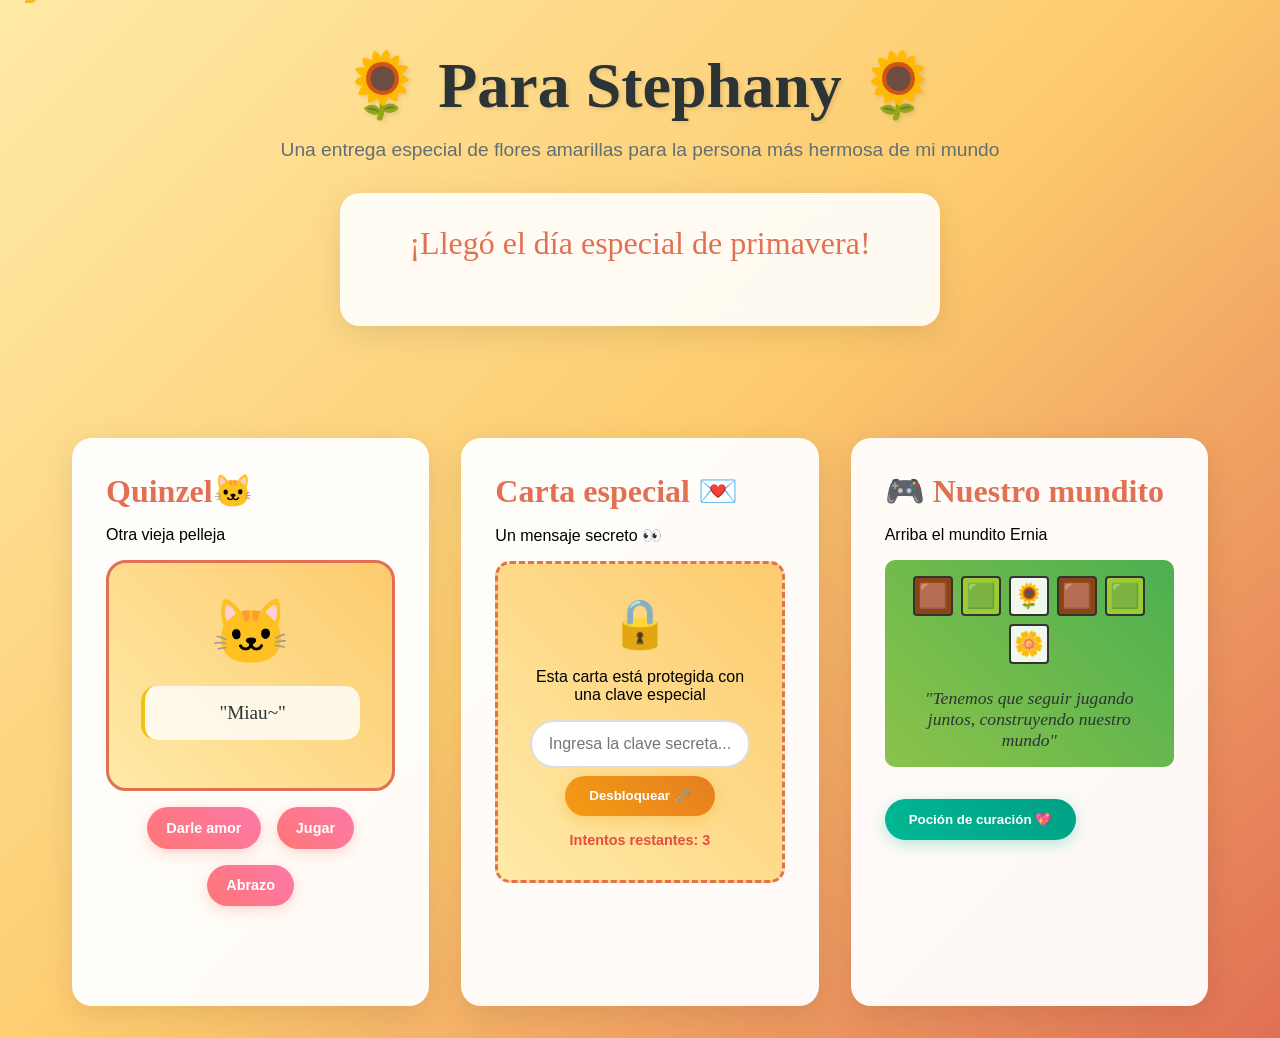
==== index.html @ df43680f "Add files via upload" ====
<!DOCTYPE html>
<html lang="es">
<head>
    <meta charset="UTF-8">
    <meta name="viewport" content="width=device-width, initial-scale=1.0">
    <title>Para ti <3 </title>
    <link rel="stylesheet" href="styles.css">
</head>
<body>
    <div class="petals" id="petals"></div>
    
    <header>
        <h1>🌻 Para Stephany 🌻</h1>
        <p class="subtitle">Una entrega especial de flores amarillas para la persona más hermosa de mi mundo</p>
        
        <div class="countdown-container">
            <div class="countdown" id="countdown">
                <div class="time-unit">
                    <span class="time-number" id="days">0</span>
                    <span class="time-label">Días</span>
                </div>
                <div class="time-unit">
                    <span class="time-number" id="hours">0</span>
                    <span class="time-label">Horas</span>
                </div>
                <div class="time-unit">
                    <span class="time-number" id="minutes">0</span>
                    <span class="time-label">Minutos</span>
                </div>
                <div class="time-unit">
                    <span class="time-number" id="seconds">0</span>
                    <span class="time-label">Segundos</span>
                </div>
            </div>
            <p></p>
        </div>
    </header>
    
    <div class="sections">
        <div class="section">
            <h3>Quinzel🐱</h3>
            <p>Otra vieja pelleja</p>
            <div class="cat-section">
                <div class="cat-display">
                    <div class="cat-emoji" id="catEmoji">🐱</div>
                    <div class="cat-message" id="catMessage">
                        "Miau~"
                    </div>
                </div>
                <div class="cat-actions">
                    <button class="cat-btn" onclick="feedCat()">Darle amor</button>
                    <button class="cat-btn" onclick="playCat()">Jugar</button>
                    <button class="cat-btn" onclick="hugCat()">Abrazo</button>
                </div>
                <div class="cat-hearts" id="catHearts"></div>
            </div>
        </div>

        <div class="section">
            <h3>Carta especial 💌</h3>
            <p>Un mensaje secreto 👀</p>
            
            <div class="secret-lock" id="secretLock">
                <div class="lock-icon">🔒</div>
                <p>Esta carta está protegida con una clave especial</p>
                <div class="password-input">
                    <input type="password" id="secretPassword" placeholder="Ingresa la clave secreta..." maxlength="20">
                    <button class="unlock-btn" onclick="unlockLetter()">Desbloquear 🗝️</button>
                </div>
                <div class="attempts" id="attempts">Intentos restantes: 3</div>
            </div>
            
            <div class="love-letter-container" id="loveLetterContainer" style="display: none;">
                <div class="unlocked-message">
                    <span class="unlock-emoji">🔓</span>
                    <p>¡Carta desbloqueada con éxito!</p>
                </div>
                <div class="love-letter" id="loveLetter">
                    
                </div>
                <button class="generate-btn" onclick="generateLetter()">Leer mi corazón 💕</button>
            </div>
        </div>
        
        
        <div class="section">
            <h3>🎮 Nuestro mundito</h3>
            <p>Arriba el mundito Ernia</p>
            <div class="minecraft-scene">
                <div class="minecraft-block minecraft-dirt">🟫</div>
                <div class="minecraft-block minecraft-grass">🟩</div>
                <div class="minecraft-block minecraft-flower">🌻</div>
                <div class="minecraft-block minecraft-dirt">🟫</div>
                <div class="minecraft-block minecraft-grass">🟩</div>
                <div class="minecraft-block minecraft-flower">🌼</div>
                <div class="minecraft-text">
                    "Tenemos que seguir jugando juntos, construyendo nuestro mundo"
                </div>
            </div>
            <button class="craft-btn" onclick="craftLove()">Poción de curación 💖</button>
        </div>
        
    
    </div>

    <script src="script.js"></script>
</body>
</html>
---- styles.css ----
/* Generador de cartas */
.love-letter {
    background: #fff9e6;
    border: 2px dashed #f1c40f;
    border-radius: 10px;
    padding: 1rem;
    margin-top: 1rem;
    min-height: 100px;
    font-family: 'Dancing Script', cursive;
    font-size: 1.1rem;
    color: #2d3436;
}@import url('https://fonts.googleapis.com/css2?family=Dancing+Script:wght@400;700&family=Poppins:wght@300;400;600&display=swap');

* {
    margin: 0;
    padding: 0;
    box-sizing: border-box;
}

body {
    font-family: 'Poppins', sans-serif;
    background: linear-gradient(135deg, #ffeaa7 0%, #fdcb6e 50%, #e17055 100%);
    min-height: 100vh;
    overflow-x: hidden;
}

/* Pétalos flotantes */
.petals {
    position: fixed;
    top: -10px;
    width: 100%;
    height: 100%;
    pointer-events: none;
    z-index: 1;
}

.petal {
    position: absolute;
    width: 10px;
    height: 10px;
    background: radial-gradient(circle, #f1c40f, #f39c12);
    border-radius: 50% 0;
    animation: fall linear infinite;
    opacity: 0.8;
}

@keyframes fall {
    0% {
        transform: translateY(-100vh) rotate(0deg);
        opacity: 1;
    }
    100% {
        transform: translateY(100vh) rotate(360deg);
        opacity: 0;
    }
}

/* Header */
header {
    text-align: center;
    padding: 3rem 2rem;
    position: relative;
    z-index: 2;
}

h1 {
    font-family: 'Dancing Script', cursive;
    font-size: 4rem;
    color: #2d3436;
    text-shadow: 2px 2px 4px rgba(0,0,0,0.1);
    margin-bottom: 1rem;
}

.subtitle {
    font-size: 1.2rem;
    color: #636e72;
    margin-bottom: 2rem;
    opacity: 0;
    animation: fadeIn 1s ease-out 1s forwards;
}

@keyframes bloom {
    0% {
        transform: scale(0.5) rotate(-10deg);
        opacity: 0;
    }
    100% {
        transform: scale(1) rotate(0deg);
        opacity: 1;
    }
}

@keyframes fadeIn {
    to {
        opacity: 1;
    }
}

/* Contador */
.countdown-container {
    background: rgba(255, 255, 255, 0.9);
    backdrop-filter: blur(10px);
    border-radius: 20px;
    padding: 2rem;
    margin: 2rem auto;
    max-width: 600px;
    box-shadow: 0 8px 32px rgba(0,0,0,0.1);
    position: relative;
    z-index: 2;
}

.countdown {
    display: flex;
    justify-content: center;
    gap: 2rem;
    margin-bottom: 2rem;
}

.time-unit {
    text-align: center;
    background: linear-gradient(45deg, #f1c40f, #f39c12);
    border-radius: 15px;
    padding: 1rem;
    min-width: 80px;
    box-shadow: 0 4px 15px rgba(241, 196, 15, 0.3);
    transform: translateY(20px);
    opacity: 0;
    animation: slideUp 0.8s ease-out forwards;
}

.time-unit:nth-child(1) { animation-delay: 0.2s; }
.time-unit:nth-child(2) { animation-delay: 0.4s; }
.time-unit:nth-child(3) { animation-delay: 0.6s; }
.time-unit:nth-child(4) { animation-delay: 0.8s; }

@keyframes slideUp {
    to {
        transform: translateY(0);
        opacity: 1;
    }
}

.time-number {
    font-size: 2rem;
    font-weight: 600;
    color: #2d3436;
    display: block;
}

.time-label {
    font-size: 0.9rem;
    color: #636e72;
    text-transform: uppercase;
}

/* Secciones principales */
.sections {
    display: grid;
    grid-template-columns: repeat(auto-fit, minmax(300px, 1fr));
    gap: 2rem;
    padding: 2rem;
    max-width: 1200px;
    margin: 0 auto;
    position: relative;
    z-index: 2;
}

.section {
    background: rgba(255, 255, 255, 0.95);
    backdrop-filter: blur(10px);
    border-radius: 20px;
    padding: 2rem;
    box-shadow: 0 8px 32px rgba(0,0,0,0.1);
    transition: transform 0.3s ease, box-shadow 0.3s ease;
    border: 2px solid transparent;
}

.section:hover {
    transform: translateY(-10px);
    box-shadow: 0 15px 40px rgba(0,0,0,0.15);
    border-color: #f1c40f;
}

.section h3 {
    font-family: 'Dancing Script', cursive;
    font-size: 2rem;
    color: #e17055;
    margin-bottom: 1rem;
    display: flex;
    align-items: center;
    gap: 0.5rem;
}

/* Jardín Virtual */
.flower-garden {
    display: flex;
    flex-wrap: wrap;
    gap: 1rem;
    margin-top: 1rem;
}

.plant-flower-btn {
    background: linear-gradient(45deg, #f1c40f, #f39c12);
    color: #2d3436;
    border: none;
    border-radius: 25px;
    padding: 0.8rem 1.5rem;
    font-weight: 600;
    cursor: pointer;
    transition: transform 0.2s ease;
    box-shadow: 0 4px 15px rgba(241, 196, 15, 0.3);
}

.plant-flower-btn:hover {
    transform: scale(1.05);
}

.virtual-flower {
    display: inline-block;
    font-size: 1.5rem;
    margin: 0.2rem;
    animation: sway 2s ease-in-out infinite;
}

@keyframes sway {
    0%, 100% { transform: rotate(-5deg); }
    50% { transform: rotate(5deg); }
}

/* Sistema de bloqueo secreto */
.secret-lock {
    text-align: center;
    padding: 2rem;
    background: linear-gradient(45deg, #ffeaa7, #fdcb6e);
    border-radius: 15px;
    border: 3px dashed #e17055;
    margin: 1rem 0;
}

.lock-icon {
    font-size: 3rem;
    margin-bottom: 1rem;
    animation: shake 2s ease-in-out infinite;
}

@keyframes shake {
    0%, 100% { transform: rotate(0deg); }
    25% { transform: rotate(-5deg); }
    75% { transform: rotate(5deg); }
}

.hint {
    font-style: italic;
    color: #636e72;
    margin: 1rem 0;
    background: rgba(255, 255, 255, 0.7);
    padding: 0.5rem;
    border-radius: 10px;
    border-left: 4px solid #f39c12;
}

.password-input {
    display: flex;
    gap: 0.5rem;
    justify-content: center;
    align-items: center;
    margin: 1rem 0;
    flex-wrap: wrap;
}

.password-input input {
    padding: 0.8rem 1rem;
    border: 2px solid #ddd;
    border-radius: 25px;
    font-size: 1rem;
    min-width: 200px;
    text-align: center;
    transition: border-color 0.3s ease;
}

.password-input input:focus {
    outline: none;
    border-color: #f1c40f;
    box-shadow: 0 0 10px rgba(241, 196, 15, 0.3);
}

.unlock-btn {
    background: linear-gradient(45deg, #f39c12, #e67e22);
    color: white;
    border: none;
    border-radius: 25px;
    padding: 0.8rem 1.5rem;
    font-weight: 600;
    cursor: pointer;
    transition: transform 0.2s ease;
    box-shadow: 0 4px 15px rgba(243, 156, 18, 0.3);
}

.unlock-btn:hover {
    transform: scale(1.05);
}

.attempts {
    font-size: 0.9rem;
    color: #e74c3c;
    font-weight: 600;
    margin-top: 1rem;
}

.love-letter-container {
    animation: unlockReveal 1s ease-out;
}

@keyframes unlockReveal {
    0% {
        opacity: 0;
        transform: translateY(-20px) scale(0.9);
    }
    100% {
        opacity: 1;
        transform: translateY(0) scale(1);
    }
}

.unlocked-message {
    background: #d4edda;
    color: #155724;
    padding: 1rem;
    border-radius: 10px;
    margin-bottom: 1rem;
    border-left: 4px solid #28a745;
    text-align: center;
}

.unlock-emoji {
    font-size: 1.5rem;
    margin-right: 0.5rem;
    animation: unlockSpin 1s ease-in-out;
}

@keyframes unlockSpin {
    0% { transform: rotate(0deg) scale(1); }
    50% { transform: rotate(180deg) scale(1.2); }
    100% { transform: rotate(360deg) scale(1); }
}

/* Estados de error */
.password-error {
    animation: errorShake 0.5s ease-in-out;
    border-color: #e74c3c !important;
    background: #fde2e4;
}

@keyframes errorShake {
    0%, 100% { transform: translateX(0); }
    25% { transform: translateX(-5px); }
    75% { transform: translateX(5px); }
}

.error-message {
    background: #f8d7da;
    color: #721c24;
    padding: 0.5rem;
    border-radius: 8px;
    margin-top: 0.5rem;
    border-left: 4px solid #e74c3c;
    font-size: 0.9rem;
}

.generate-btn {
    background: linear-gradient(45deg, #e17055, #d63031);
    color: white;
    border: none;
    border-radius: 25px;
    padding: 0.8rem 1.5rem;
    font-weight: 600;
    cursor: pointer;
    transition: transform 0.2s ease;
    box-shadow: 0 4px 15px rgba(225, 112, 85, 0.3);
    margin-top: 1rem;
}

.generate-btn:hover {
    transform: scale(1.05);
}

/* Pokémon Cards */
.pokemon-team {
    display: grid;
    grid-template-columns: repeat(auto-fit, minmax(200px, 1fr));
    gap: 1rem;
    margin-top: 1rem;
}

.pokemon-card {
    background: linear-gradient(45deg, #fff9e6, #fef3cd);
    border: 3px solid #f1c40f;
    border-radius: 15px;
    padding: 1rem;
    text-align: center;
    transition: transform 0.3s ease, box-shadow 0.3s ease;
    cursor: pointer;
}

.pokemon-card:hover {
    transform: translateY(-5px) scale(1.02);
    box-shadow: 0 10px 25px rgba(241, 196, 15, 0.4);
    border-color: #e17055;
}

.pokemon-emoji {
    font-size: 2rem;
    display: block;
    margin-bottom: 0.5rem;
    animation: bounce 2s ease-in-out infinite;
}

.pokemon-card h4 {
    color: #e17055;
    margin-bottom: 0.5rem;
    font-family: 'Dancing Script', cursive;
}

.pokemon-card p {
    font-size: 0.9rem;
    color: #636e72;
}

@keyframes bounce {
    0%, 20%, 50%, 80%, 100% { transform: translateY(0); }
    40% { transform: translateY(-10px); }
    60% { transform: translateY(-5px); }
}

/* Minecraft Scene */
.minecraft-scene {
    display: flex;
    flex-wrap: wrap;
    gap: 0.5rem;
    justify-content: center;
    align-items: center;
    margin: 1rem 0;
    padding: 1rem;
    background: linear-gradient(45deg, #8bc34a, #4caf50);
    border-radius: 10px;
    position: relative;
}

.minecraft-block {
    width: 40px;
    height: 40px;
    display: flex;
    align-items: center;
    justify-content: center;
    font-size: 1.5rem;
    border: 2px solid #333;
    border-radius: 4px;
    transition: transform 0.2s ease;
    cursor: pointer;
}

.minecraft-block:hover {
    transform: scale(1.1);
}

.minecraft-dirt {
    background: #8B4513;
}

.minecraft-grass {
    background: #9ACD32;
}

.minecraft-flower {
    background: rgba(255, 255, 255, 0.9);
    animation: grow 1.5s ease-in-out infinite alternate;
}

.minecraft-text {
    width: 100%;
    text-align: center;
    margin-top: 1rem;
    font-style: italic;
    color: #2d3436;
    font-family: 'Dancing Script', cursive;
    font-size: 1.1rem;
}

@keyframes grow {
    0% { transform: scale(1); }
    100% { transform: scale(1.05); }
}

.craft-btn, .evolve-btn, .accept-btn {
    background: linear-gradient(45deg, #00b894, #00a085);
    color: white;
    border: none;
    border-radius: 25px;
    padding: 0.8rem 1.5rem;
    font-weight: 600;
    cursor: pointer;
    transition: transform 0.2s ease;
    box-shadow: 0 4px 15px rgba(0, 184, 148, 0.3);
    margin-top: 1rem;
}

.craft-btn:hover, .evolve-btn:hover, .accept-btn:hover {
    transform: scale(1.05);
    background: linear-gradient(45deg, #00a085, #008a75);
}

/* Flower Delivery */
.flower-delivery {
    text-align: center;
    margin-top: 1rem;
}

.delivery-box {
    background: rgba(255, 255, 255, 0.95);
    border: 3px dashed #f1c40f;
    border-radius: 15px;
    padding: 2rem;
    position: relative;
    overflow: hidden;
}

.delivery-box::before {
    content: '🎁';
    position: absolute;
    top: -10px;
    right: -10px;
    font-size: 2rem;
    animation: pulse 2s infinite;
}

.flowers-bundle {
    display: flex;
    justify-content: center;
    gap: 0.5rem;
    margin-bottom: 1rem;
    flex-wrap: wrap;
}

.flower-stem {
    font-size: 2rem;
    animation: sway 2s ease-in-out infinite;
    transform-origin: bottom;
}

.flower-stem:nth-child(odd) {
    animation-delay: 0.5s;
}

.delivery-note {
    background: #fff9e6;
    padding: 1rem;
    border-radius: 10px;
    font-family: 'Dancing Script', cursive;
    font-size: 1.1rem;
    color: #2d3436;
    border-left: 4px solid #f1c40f;
    margin-top: 1rem;
}

/* Sección de gatos */
.cat-section {
    text-align: center;
}

.cat-display {
    background: linear-gradient(45deg, #ffeaa7, #fdcb6e);
    border-radius: 20px;
    padding: 2rem;
    margin: 1rem 0;
    border: 3px solid #e17055;
    position: relative;
}

.cat-emoji {
    font-size: 4rem;
    margin-bottom: 1rem;
    animation: catBounce 2s ease-in-out infinite;
    cursor: pointer;
    transition: transform 0.3s ease;
}

.cat-emoji:hover {
    transform: scale(1.2);
}

@keyframes catBounce {
    0%, 100% { transform: translateY(0px); }
    50% { transform: translateY(-10px); }
}

.cat-message {
    font-family: 'Dancing Script', cursive;
    font-size: 1.2rem;
    color: #2d3436;
    background: rgba(255, 255, 255, 0.8);
    padding: 1rem;
    border-radius: 15px;
    margin: 1rem 0;
    border-left: 4px solid #f1c40f;
}

.cat-actions {
    display: flex;
    justify-content: center;
    gap: 1rem;
    margin: 1rem 0;
    flex-wrap: wrap;
}

.cat-btn {
    background: linear-gradient(45deg, #ff7675, #fd79a8);
    color: white;
    border: none;
    border-radius: 25px;
    padding: 0.8rem 1.2rem;
    font-weight: 600;
    cursor: pointer;
    transition: transform 0.2s ease;
    box-shadow: 0 4px 15px rgba(255, 118, 117, 0.3);
    font-size: 0.9rem;
}

.cat-btn:hover {
    transform: scale(1.05);
}

.cat-hearts {
    display: flex;
    justify-content: center;
    flex-wrap: wrap;
    gap: 0.5rem;
    margin-top: 1rem;
    min-height: 50px;
    align-items: center;
}

.floating-heart {
    font-size: 1.5rem;
    animation: floatHeart 2s ease-out forwards;
}

@keyframes floatHeart {
    0% {
        opacity: 1;
        transform: translateY(0) scale(1);
    }
    100% {
        opacity: 0;
        transform: translateY(-50px) scale(1.5);
    }
}

.cat-sleepy {
    animation: catSleep 3s ease-in-out infinite;
}

@keyframes catSleep {
    0%, 100% { transform: rotate(-2deg); }
    50% { transform: rotate(2deg); }
}

.cat-happy {
    animation: catHappy 0.5s ease-in-out;
}

@keyframes catHappy {
    0%, 100% { transform: scale(1) rotate(0deg); }
    25% { transform: scale(1.1) rotate(-5deg); }
    75% { transform: scale(1.1) rotate(5deg); }
}

@keyframes pulse {
    0%, 100% { transform: scale(1); }
    50% { transform: scale(1.1); }
}

/* Responsive */
@media (max-width: 768px) {
    h1 {
        font-size: 2.5rem;
    }
    
    .countdown {
        gap: 1rem;
    }
    
    .sections {
        grid-template-columns: 1fr;
        padding: 1rem;
    }
    
    .time-unit {
        min-width: 60px;
        padding: 0.8rem;
    }
    
    .time-number {
        font-size: 1.5rem;
    }
}
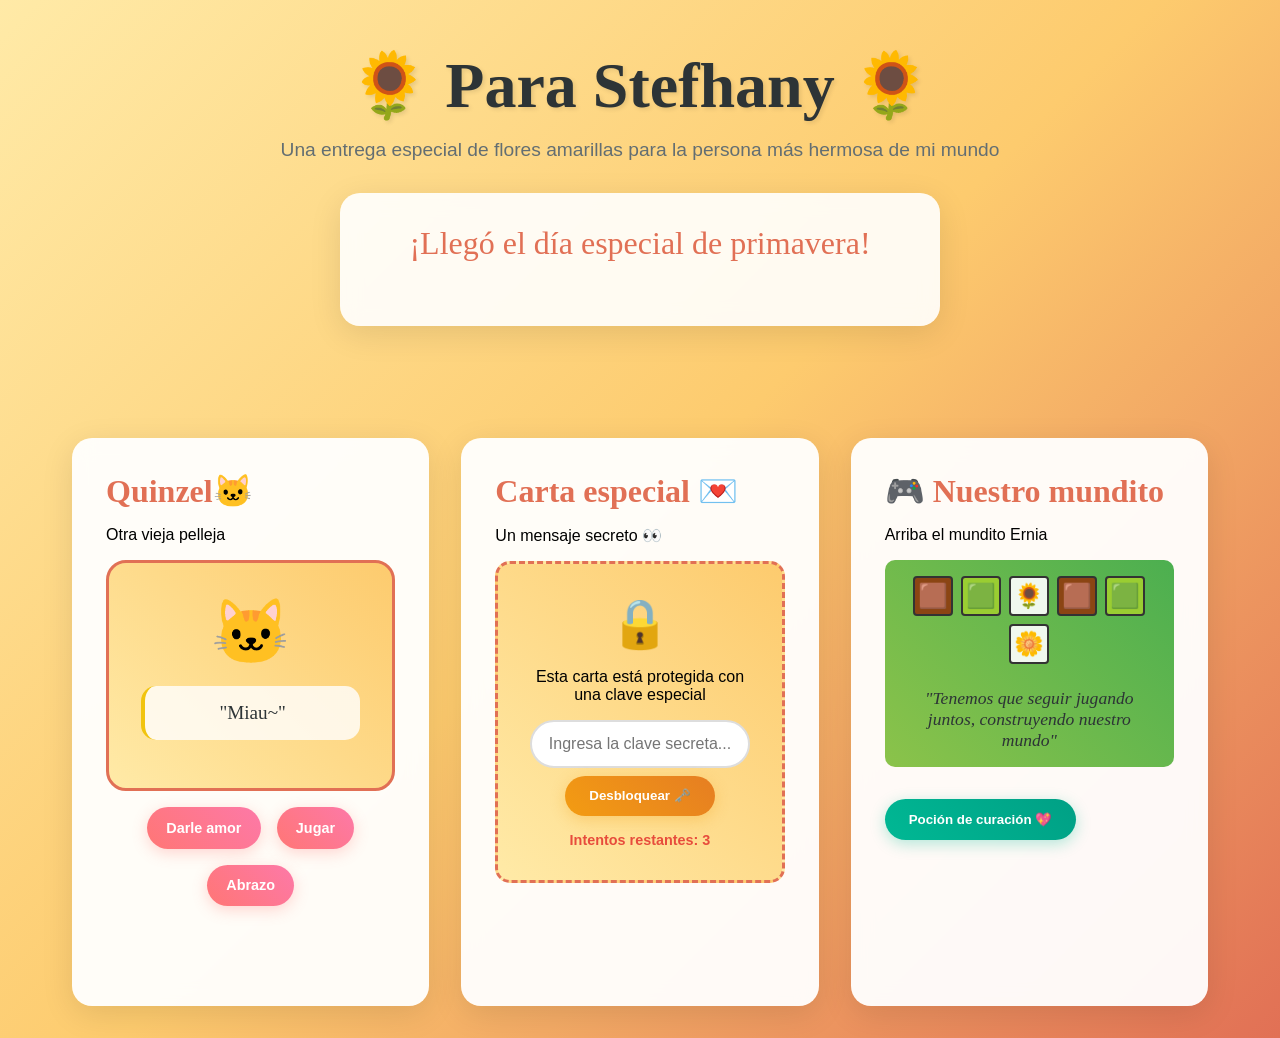
==== commit 74971279: "Update index.html" ====
--- a/index.html
+++ b/index.html
@@ -10,7 +10,7 @@
     <div class="petals" id="petals"></div>
     
     <header>
-        <h1>🌻 Para Stephany 🌻</h1>
+        <h1>🌻 Para Stefhany 🌻</h1>
         <p class="subtitle">Una entrega especial de flores amarillas para la persona más hermosa de mi mundo</p>
         
         <div class="countdown-container">
@@ -105,4 +105,5 @@
 
     <script src="script.js"></script>
 </body>
-</html>+
+</html>
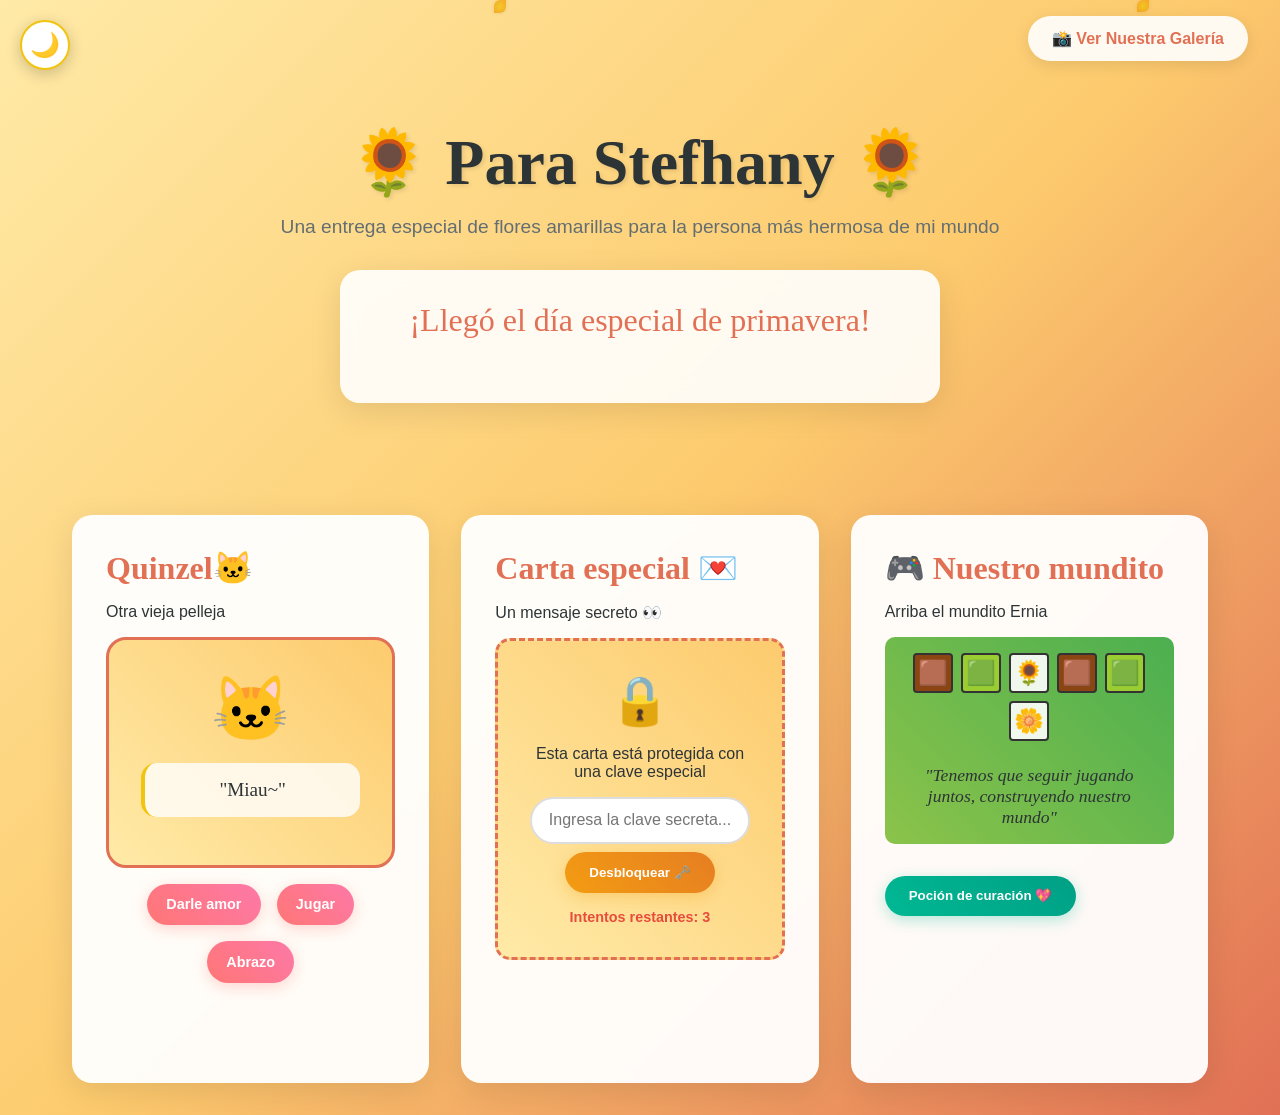
==== commit 49e2dcaa: "Actualizacion de galeria, particulas y cupones secretos xd" ====
--- a/index.html
+++ b/index.html
@@ -4,10 +4,17 @@
     <meta charset="UTF-8">
     <meta name="viewport" content="width=device-width, initial-scale=1.0">
     <title>Para ti <3 </title>
+    <link rel="icon" href="data:image/svg+xml,<svg xmlns=%22http://www.w3.org/2000/svg%22 viewBox=%220 0 100 100%22><text y=%22.9em%22 font-size=%2290%22>🌻</text></svg>">
     <link rel="stylesheet" href="styles.css">
 </head>
 <body>
     <div class="petals" id="petals"></div>
+    
+    <button class="night-mode-toggle" onclick="toggleNightMode()" title="Cambiar modo">🌙</button>
+    
+    <nav class="nav-menu">
+        <a href="galeria.html" class="nav-link">📸 Ver Nuestra Galería</a>
+    </nav>
     
     <header>
         <h1>🌻 Para Stefhany 🌻</h1>
--- a/styles.css
+++ b/styles.css
@@ -17,23 +17,161 @@
     box-sizing: border-box;
 }
 
+:root {
+    --bg-gradient: linear-gradient(135deg, #ffeaa7 0%, #fdcb6e 50%, #e17055 100%);
+    --bg-gallery: linear-gradient(135deg, #ffeaa7 0%, #fab1a0 100%);
+    --text-color: #2d3436;
+    --section-bg: rgba(255, 255, 255, 0.95);
+    --header-color: #2d3436;
+    --subtitle-color: #636e72;
+}
+
+body.night-mode {
+    --bg-gradient: linear-gradient(135deg, #2c3e50 0%, #000000 100%);
+    --bg-gallery: linear-gradient(135deg, #1a1a2e 0%, #16213e 100%);
+    --text-color: #2d3436; /* Texto dentro de tarjetas sigue oscuro */
+    --section-bg: rgba(255, 255, 255, 0.9);
+    --header-color: #ffffff; /* Título blanco */
+    --subtitle-color: #f1c40f; /* Subtítulo dorado/blanco */
+}
+
 body {
     font-family: 'Poppins', sans-serif;
-    background: linear-gradient(135deg, #ffeaa7 0%, #fdcb6e 50%, #e17055 100%);
+    background: var(--bg-gradient);
     min-height: 100vh;
     overflow-x: hidden;
-}
-
-/* Pétalos flotantes */
-.petals {
+    transition: background 0.5s ease, color 0.5s ease;
+}
+
+/* Botón Modo Noche */
+.night-mode-toggle {
     position: fixed;
-    top: -10px;
+    top: 20px;
+    left: 20px;
+    z-index: 1000;
+    background: white;
+    border: 2px solid #f1c40f;
+    border-radius: 50%;
+    width: 50px;
+    height: 50px;
+    font-size: 1.5rem;
+    cursor: pointer;
+    box-shadow: 0 4px 15px rgba(0,0,0,0.2);
+    display: flex;
+    align-items: center;
+    justify-content: center;
+    transition: all 0.3s ease;
+}
+
+body.night-mode .night-mode-toggle {
+    background: #2d3436;
+    border-color: #fdcb6e;
+}
+
+.night-mode-toggle:hover {
+    transform: scale(1.1) rotate(15deg);
+}
+
+/* El fondo de la galería debe usar la variable */
+.gallery-body {
+    background: var(--bg-gallery) !important;
+}
+
+header h1 {
+    color: var(--header-color);
+    transition: color 0.5s ease;
+}
+
+header .subtitle {
+    color: var(--subtitle-color);
+    transition: color 0.5s ease;
+}
+
+/* Asegurar que el texto dentro de las secciones sea siempre legible */
+.section, .countdown-container, .polaroid, .cat-display {
+    background: var(--section-bg);
+    color: #2d3436 !important; /* Forzamos texto oscuro dentro de las cajas blancas */
+}
+
+.section h3 {
+    color: #e17055;
+}
+
+/* Navegación */
+.nav-menu {
+    padding: 1rem 2rem;
+    position: sticky;
+    top: 0;
+    z-index: 100;
+    display: flex;
+    justify-content: flex-end;
+}
+
+.nav-link {
+    background: rgba(255, 255, 255, 0.9);
+    backdrop-filter: blur(5px);
+    padding: 0.8rem 1.5rem;
+    border-radius: 25px;
+    text-decoration: none;
+    color: #e17055;
+    font-weight: 600;
+    box-shadow: 0 4px 15px rgba(0,0,0,0.1);
+    transition: all 0.3s ease;
+}
+
+.nav-link:hover {
+    background: #f1c40f;
+    color: #2d3436;
+    transform: translateY(-2px);
+}
+
+/* Polaroid Gallery */
+.gallery-body {
+    background: linear-gradient(135deg, #ffeaa7 0%, #fab1a0 100%);
+}
+
+.polaroid-gallery {
+    display: flex;
+    flex-wrap: wrap;
+    justify-content: center;
+    gap: 2rem;
+    padding: 3rem;
+    max-width: 1200px;
+    margin: 0 auto;
+}
+
+.polaroid {
+    background: white;
+    padding: 1rem 1rem 3rem 1rem;
+    box-shadow: 0 10px 25px rgba(0,0,0,0.2);
+    transform: rotate(var(--angle));
+    transition: all 0.4s cubic-bezier(0.175, 0.885, 0.32, 1.275);
+    cursor: pointer;
+    max-width: 320px;
+}
+
+.polaroid:hover {
+    transform: rotate(0deg) scale(1.1);
+    z-index: 10;
+    box-shadow: 0 15px 40px rgba(0,0,0,0.3);
+}
+
+.polaroid img {
     width: 100%;
-    height: 100%;
-    pointer-events: none;
-    z-index: 1;
-}
-
+    height: 250px;
+    object-fit: cover;
+    border: 1px solid #eee;
+}
+
+.polaroid .caption {
+    font-family: 'Dancing Script', cursive;
+    text-align: center;
+    font-size: 1.5rem;
+    color: #2d3436;
+    margin-top: 1rem;
+}
+
+/* Mejora de Pétalos */
 .petal {
     position: absolute;
     width: 10px;
@@ -42,15 +180,19 @@
     border-radius: 50% 0;
     animation: fall linear infinite;
     opacity: 0.8;
+    filter: drop-shadow(0 0 2px rgba(0,0,0,0.1));
 }
 
 @keyframes fall {
     0% {
-        transform: translateY(-100vh) rotate(0deg);
-        opacity: 1;
+        transform: translateY(-10vh) rotate(0deg) translateX(0);
+        opacity: 0;
+    }
+    10% {
+        opacity: 0.8;
     }
     100% {
-        transform: translateY(100vh) rotate(360deg);
+        transform: translateY(110vh) rotate(720deg) translateX(100px);
         opacity: 0;
     }
 }
@@ -679,27 +821,128 @@
     50% { transform: scale(1.1); }
 }
 
+/* Cupones de Amor */
+.coupon-modal {
+    position: fixed;
+    top: 0;
+    left: 0;
+    width: 100%;
+    height: 100%;
+    background: rgba(0,0,0,0.85);
+    display: none;
+    justify-content: center;
+    align-items: center;
+    z-index: 2000;
+    backdrop-filter: blur(10px);
+}
+
+.coupon-card {
+    background: white;
+    padding: 2.5rem;
+    border-radius: 20px;
+    text-align: center;
+    max-width: 90%;
+    width: 380px;
+    position: relative;
+    border: 6px dashed #f1c40f;
+    box-shadow: 0 0 30px rgba(241, 196, 15, 0.5);
+    animation: couponPop 0.6s cubic-bezier(0.175, 0.885, 0.32, 1.275);
+}
+
+@keyframes couponPop {
+    0% { transform: scale(0.5) rotate(-10deg); opacity: 0; }
+    100% { transform: scale(1) rotate(0deg); opacity: 1; }
+}
+
+.coupon-emoji {
+    font-size: 5rem;
+    margin-bottom: 1rem;
+    animation: pulse 2s infinite;
+}
+
+.coupon-title {
+    font-family: 'Dancing Script', cursive;
+    font-size: 2.8rem;
+    color: #e17055;
+    margin-bottom: 1rem;
+}
+
+.coupon-text {
+    font-size: 1.2rem;
+    color: #2d3436;
+    line-height: 1.5;
+    margin-bottom: 2rem;
+    font-weight: 500;
+}
+
+.close-coupon {
+    background: linear-gradient(45deg, #e17055, #d63031);
+    color: white;
+    border: none;
+    padding: 1rem 2.5rem;
+    border-radius: 30px;
+    font-size: 1.1rem;
+    font-weight: 600;
+    cursor: pointer;
+    transition: transform 0.2s;
+    box-shadow: 0 4px 15px rgba(225, 112, 85, 0.4);
+}
+
+.close-coupon:hover {
+    transform: scale(1.05);
+}
+
 /* Responsive */
 @media (max-width: 768px) {
     h1 {
         font-size: 2.5rem;
     }
-    
+
     .countdown {
-        gap: 1rem;
-    }
-    
+        gap: 0.5rem;
+        flex-wrap: wrap;
+    }
+
     .sections {
         grid-template-columns: 1fr;
         padding: 1rem;
     }
-    
+
     .time-unit {
-        min-width: 60px;
-        padding: 0.8rem;
-    }
-    
+        min-width: 65px;
+        padding: 0.6rem;
+    }
+
     .time-number {
-        font-size: 1.5rem;
+        font-size: 1.2rem;
+    }
+
+    .nav-menu {
+        justify-content: center;
+        padding: 0.5rem;
+    }
+
+    .nav-link {
+        font-size: 0.9rem;
+        padding: 0.6rem 1rem;
+    }
+
+    .polaroid-gallery {
+        padding: 1rem;
+        gap: 1.5rem;
+    }
+
+    .polaroid {
+        max-width: 90vw; /* Ocupa casi todo el ancho en móviles */
+        padding: 0.8rem 0.8rem 2.5rem 0.8rem;
+    }
+
+    .polaroid img {
+        height: auto;
+        aspect-ratio: 1/1;
+    }
+
+    .polaroid .caption {
+        font-size: 1.2rem;
     }
 }
